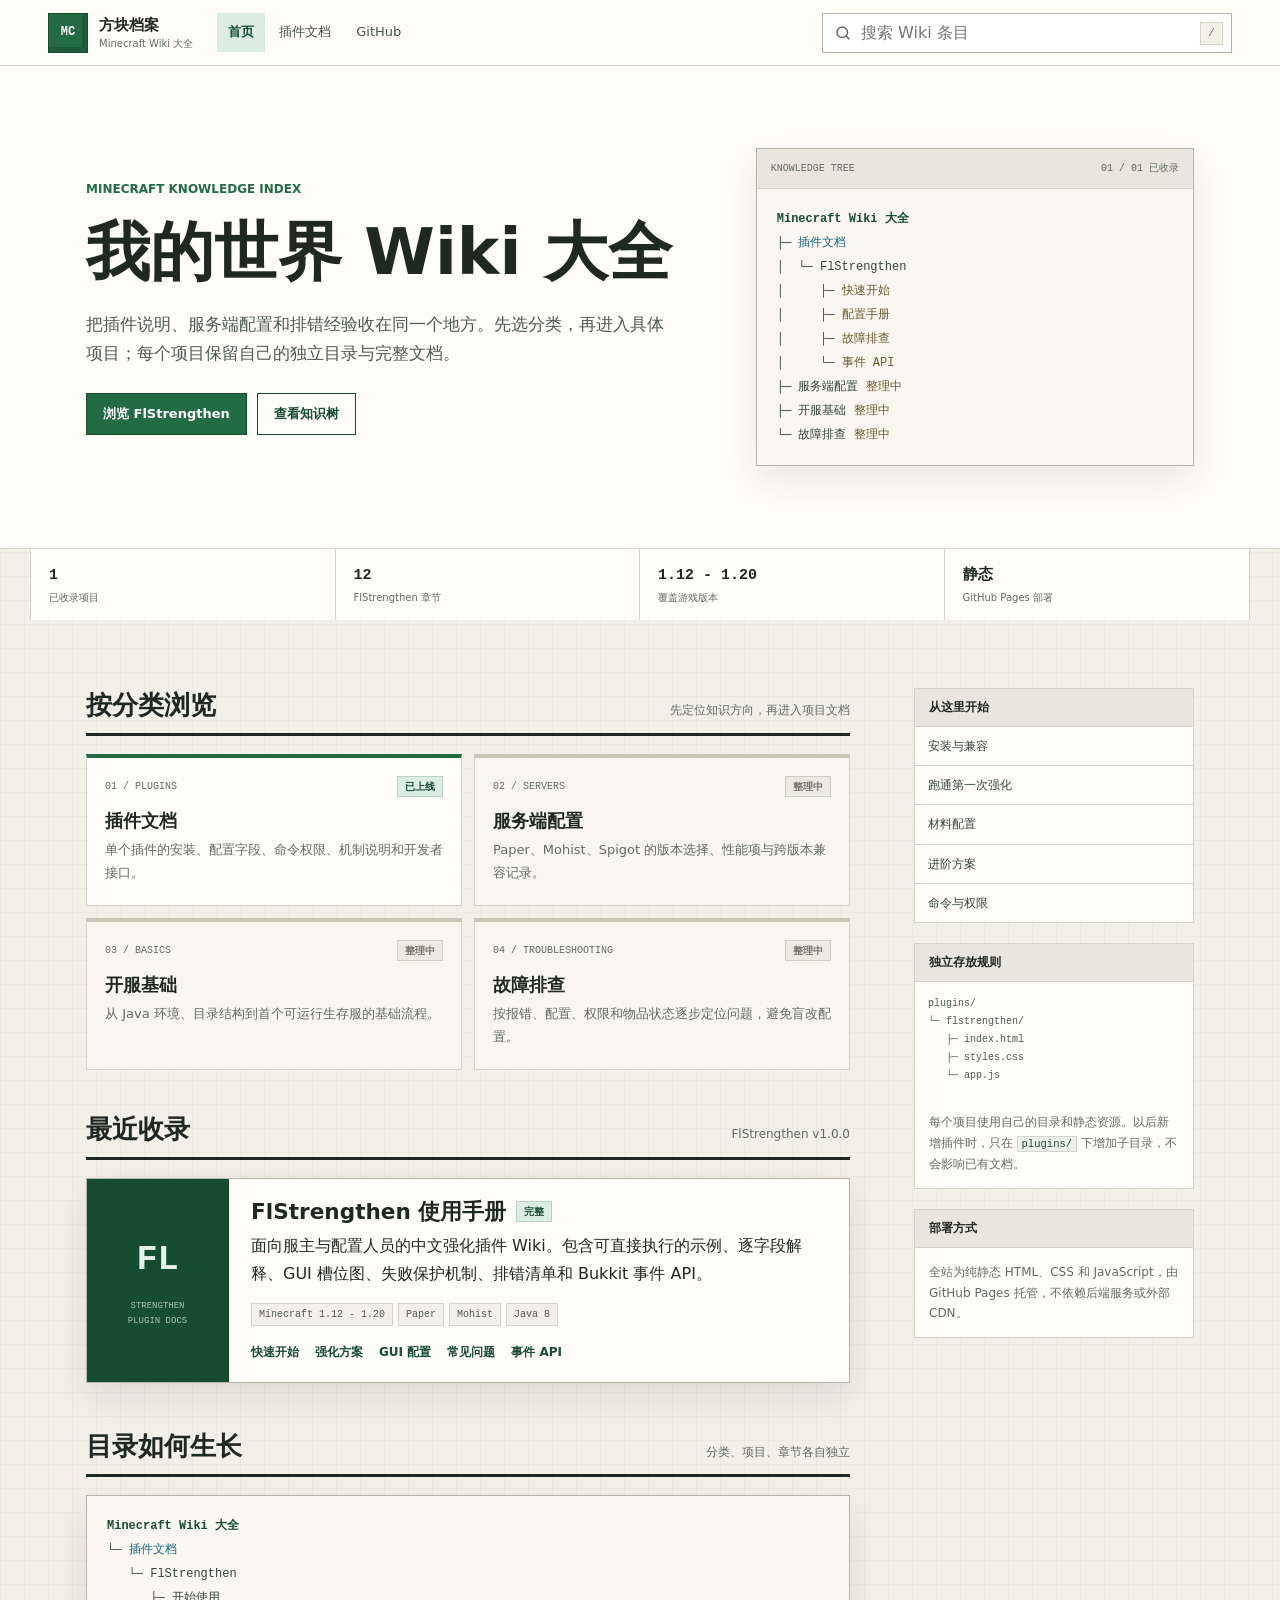
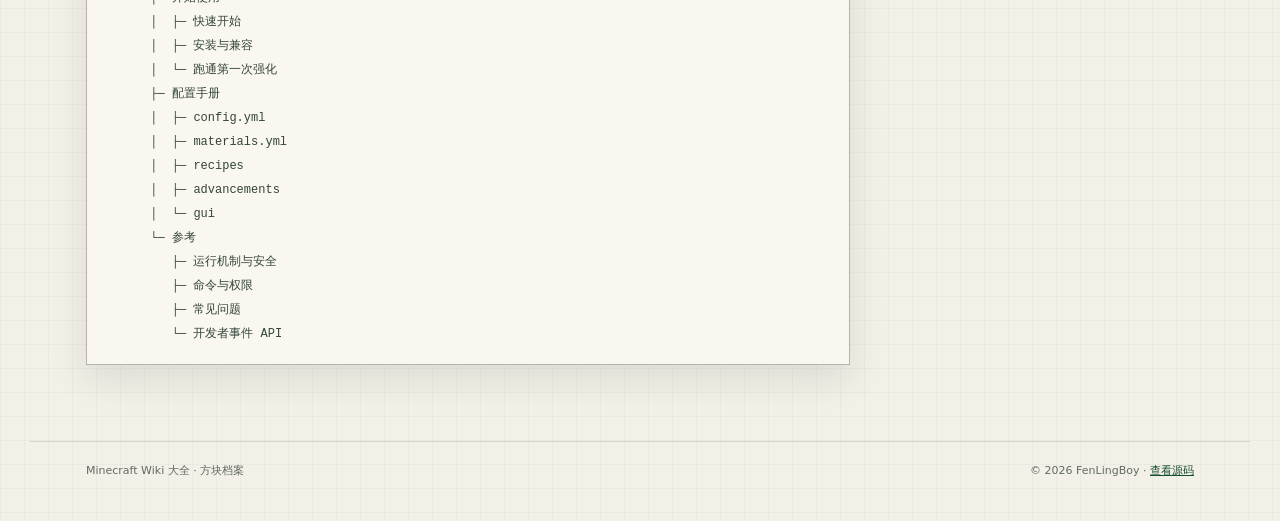
==== index.html @ ce8ccdc9 "Add Minecraft Wiki hub and FlStrengthen docs" ====
<!doctype html>
<html lang="zh-CN">
<head>
  <meta charset="utf-8">
  <meta name="viewport" content="width=device-width, initial-scale=1">
  <meta name="description" content="我的世界 Wiki 大全：插件文档、服务端配置、兼容说明与排错知识库。">
  <title>我的世界 Wiki 大全</title>
  <link rel="stylesheet" href="assets/hub.css">
</head>
<body>
  <a class="skip-link" href="#portal-main">跳到正文</a>
  <header class="site-header">
    <a class="hub-brand" href="index.html" aria-label="Minecraft Wiki 首页">
      <span class="hub-mark">MC</span>
      <span class="hub-brand-copy"><strong>方块档案</strong><small>Minecraft Wiki 大全</small></span>
    </a>
    <nav class="header-nav" aria-label="主导航">
      <a href="index.html" aria-current="page">首页</a>
      <a class="searchable" href="plugins/index.html" data-title="插件文档" data-group="分类目录" data-search="插件文档 FlStrengthen Paper Mohist Minecraft 强化">插件文档</a>
      <a href="https://github.com/FenLingBoy/minecraft-wiki" target="_blank" rel="noreferrer">GitHub</a>
    </nav>
    <div class="hub-search">
      <svg class="hub-search-icon" viewBox="0 0 24 24" aria-hidden="true"><circle cx="11" cy="11" r="7"/><path d="m20 20-3.5-3.5"/></svg>
      <input id="hub-search-input" type="search" placeholder="搜索 Wiki 条目" autocomplete="off" aria-label="搜索 Wiki" aria-expanded="false">
      <kbd>/</kbd>
      <div class="hub-search-results" id="hub-search-results" hidden></div>
    </div>
  </header>

  <section class="hero">
    <div class="hero-inner">
      <div>
        <p class="eyebrow">MINECRAFT KNOWLEDGE INDEX</p>
        <h1>我的世界 Wiki 大全</h1>
        <p class="hero-lead">把插件说明、服务端配置和排错经验收在同一个地方。先选分类，再进入具体项目；每个项目保留自己的独立目录与完整文档。</p>
        <div class="hero-actions">
          <a class="primary-link searchable" href="plugins/flstrengthen/index.html" data-title="FlStrengthen 使用手册" data-group="插件文档" data-search="FlStrengthen 强化插件 安装 配置 材料 概率 进阶 GUI 命令 排错 API 1.12 1.20 Paper Mohist">浏览 FlStrengthen</a>
          <a class="secondary-link searchable" href="#knowledge-tree" data-title="知识树" data-group="本站导航" data-search="知识树 分支 子分支 目录结构">查看知识树</a>
        </div>
      </div>
      <div class="tree-panel" aria-label="站点知识树">
        <div class="tree-panel-head"><span>KNOWLEDGE TREE</span><span>01 / 01 已收录</span></div>
        <pre class="knowledge-tree"><span class="root">Minecraft Wiki 大全</span>
├─ <a class="branch" href="plugins/index.html">插件文档</a>
│  └─ <a href="plugins/flstrengthen/index.html">FlStrengthen</a>
│     ├─ <a class="leaf" href="plugins/flstrengthen/index.html#quick-start">快速开始</a>
│     ├─ <a class="leaf" href="plugins/flstrengthen/index.html#config">配置手册</a>
│     ├─ <a class="leaf" href="plugins/flstrengthen/index.html#troubleshooting">故障排查</a>
│     └─ <a class="leaf" href="plugins/flstrengthen/index.html#api">事件 API</a>
├─ 服务端配置 <span class="leaf">整理中</span>
├─ 开服基础 <span class="leaf">整理中</span>
└─ 故障排查 <span class="leaf">整理中</span></pre>
      </div>
    </div>
  </section>

  <div class="status-strip" aria-label="站点状态">
    <div><strong>1</strong><span>已收录项目</span></div>
    <div><strong>12</strong><span>FlStrengthen 章节</span></div>
    <div><strong>1.12 - 1.20</strong><span>覆盖游戏版本</span></div>
    <div><strong>静态</strong><span>GitHub Pages 部署</span></div>
  </div>

  <main class="portal-main" id="portal-main">
    <div class="portal-layout">
      <div>
        <section aria-labelledby="channels-title">
          <div class="section-head">
            <h2 id="channels-title">按分类浏览</h2>
            <p>先定位知识方向，再进入项目文档</p>
          </div>
          <div class="channel-grid">
            <a class="channel is-live searchable" href="plugins/index.html" data-title="插件文档分类" data-group="分类目录" data-search="插件文档 插件教程 强化 经济 GUI 属性 API">
              <span class="channel-kicker"><span>01 / PLUGINS</span><span class="badge">已上线</span></span>
              <h3>插件文档</h3>
              <p>单个插件的安装、配置字段、命令权限、机制说明和开发者接口。</p>
            </a>
            <div class="channel is-planned">
              <span class="channel-kicker"><span>02 / SERVERS</span><span class="badge badge-planned">整理中</span></span>
              <h3>服务端配置</h3>
              <p>Paper、Mohist、Spigot 的版本选择、性能项与跨版本兼容记录。</p>
            </div>
            <div class="channel is-planned">
              <span class="channel-kicker"><span>03 / BASICS</span><span class="badge badge-planned">整理中</span></span>
              <h3>开服基础</h3>
              <p>从 Java 环境、目录结构到首个可运行生存服的基础流程。</p>
            </div>
            <div class="channel is-planned">
              <span class="channel-kicker"><span>04 / TROUBLESHOOTING</span><span class="badge badge-planned">整理中</span></span>
              <h3>故障排查</h3>
              <p>按报错、配置、权限和物品状态逐步定位问题，避免盲改配置。</p>
            </div>
          </div>
        </section>

        <section class="featured-project" aria-labelledby="featured-title">
          <div class="section-head">
            <h2 id="featured-title">最近收录</h2>
            <p>FlStrengthen v1.0.0</p>
          </div>
          <article class="project-card">
            <div class="project-cover">
              <strong>FL</strong>
              <span>STRENGTHEN<br>PLUGIN DOCS</span>
            </div>
            <div class="project-body">
              <div class="project-heading">
                <h3>FlStrengthen 使用手册</h3>
                <span class="badge">完整</span>
              </div>
              <p>面向服主与配置人员的中文强化插件 Wiki。包含可直接执行的示例、逐字段解释、GUI 槽位图、失败保护机制、排错清单和 Bukkit 事件 API。</p>
              <div class="tag-row">
                <span>Minecraft 1.12 - 1.20</span>
                <span>Paper</span>
                <span>Mohist</span>
                <span>Java 8</span>
              </div>
              <div class="project-links">
                <a class="searchable" href="plugins/flstrengthen/index.html#quick-start" data-title="FlStrengthen 快速开始" data-group="FlStrengthen 使用手册" data-search="快速开始 安装 测试 命令 材料 强化">快速开始</a>
                <a class="searchable" href="plugins/flstrengthen/index.html#recipes" data-title="FlStrengthen 强化方案配置" data-group="FlStrengthen 使用手册" data-search="强化方案 recipes 成功率 降级 损坏 属性 命令">强化方案</a>
                <a class="searchable" href="plugins/flstrengthen/index.html#gui" data-title="FlStrengthen GUI 配置" data-group="FlStrengthen 使用手册" data-search="GUI 界面 槽位 按钮 信息物品 占位符">GUI 配置</a>
                <a class="searchable" href="plugins/flstrengthen/index.html#troubleshooting" data-title="FlStrengthen 常见问题" data-group="FlStrengthen 使用手册" data-search="常见问题 排错 配置 加载 0 个方案 经济 属性">常见问题</a>
                <a class="searchable" href="plugins/flstrengthen/index.html#api" data-title="FlStrengthen 开发者 API" data-group="FlStrengthen 使用手册" data-search="开发者 API 事件 Bukkit Listener">事件 API</a>
              </div>
            </div>
          </article>
        </section>

        <section class="knowledge-section" id="knowledge-tree" aria-labelledby="tree-title">
          <div class="section-head">
            <h2 id="tree-title">目录如何生长</h2>
            <p>分类、项目、章节各自独立</p>
          </div>
          <div class="tree-panel">
            <pre class="knowledge-tree"><span class="root">Minecraft Wiki 大全</span>
└─ <span class="branch">插件文档</span>
   └─ FlStrengthen
      ├─ 开始使用
      │  ├─ 快速开始
      │  ├─ 安装与兼容
      │  └─ 跑通第一次强化
      ├─ 配置手册
      │  ├─ config.yml
      │  ├─ materials.yml
      │  ├─ recipes
      │  ├─ advancements
      │  └─ gui
      └─ 参考
         ├─ 运行机制与安全
         ├─ 命令与权限
         ├─ 常见问题
         └─ 开发者事件 API</pre>
          </div>
        </section>
      </div>

      <aside class="portal-aside">
        <section class="aside-box" aria-labelledby="start-links">
          <h2 id="start-links">从这里开始</h2>
          <div class="aside-links">
            <a class="searchable" href="plugins/flstrengthen/index.html#install" data-title="安装与兼容" data-group="FlStrengthen" data-search="安装 兼容 Paper Mohist Vault Java 1.12 1.20">安装与兼容</a>
            <a class="searchable" href="plugins/flstrengthen/index.html#first-attempt" data-title="跑通第一次强化" data-group="FlStrengthen" data-search="第一次 强化 测试 材料 GUI 金币">跑通第一次强化</a>
            <a class="searchable" href="plugins/flstrengthen/index.html#materials" data-title="材料配置" data-group="FlStrengthen" data-search="材料 materials.yml 通配符 显示名 Lore 概率">材料配置</a>
            <a class="searchable" href="plugins/flstrengthen/index.html#advancements" data-title="进阶方案" data-group="FlStrengthen" data-search="进阶 advancements 奖励 required-level 成功率">进阶方案</a>
            <a class="searchable" href="plugins/flstrengthen/index.html#commands" data-title="命令与权限" data-group="FlStrengthen" data-search="命令 权限 LuckPerms fls open reload">命令与权限</a>
          </div>
        </section>
        <section class="aside-box" aria-labelledby="hub-structure">
          <h2 id="hub-structure">独立存放规则</h2>
          <pre class="mini-tree">plugins/
└─ flstrengthen/
   ├─ index.html
   ├─ styles.css
   └─ app.js</pre>
          <div class="aside-note">
            <p>每个项目使用自己的目录和静态资源。以后新增插件时，只在 <code>plugins/</code> 下增加子目录，不会影响已有文档。</p>
          </div>
        </section>
        <section class="aside-box" aria-labelledby="source-note">
          <h2 id="source-note">部署方式</h2>
          <div class="aside-note">
            <p>全站为纯静态 HTML、CSS 和 JavaScript，由 GitHub Pages 托管，不依赖后端服务或外部 CDN。</p>
          </div>
        </section>
      </aside>
    </div>
  </main>

  <footer class="site-footer">
    <span>Minecraft Wiki 大全 · 方块档案</span>
    <span>© <span id="current-year">2026</span> FenLingBoy · <a href="https://github.com/FenLingBoy/minecraft-wiki">查看源码</a></span>
  </footer>
  <script src="assets/hub.js"></script>
</body>
</html>
---- assets/hub.css ----
:root {
  --bg: #f2f0e7;
  --paper: #fffdf7;
  --ink: #202823;
  --muted: #626b64;
  --line: #d6d3c7;
  --line-dark: #b7b4a7;
  --green: #236c43;
  --green-dark: #164d2e;
  --green-pale: #dceee2;
  --blue: #176582;
  --blue-pale: #dfeff4;
  --copper: #a95624;
  --copper-pale: #f7e5d8;
  --gold: #a17a12;
  --code: #18231d;
  --font: "Segoe UI", "Microsoft YaHei", "PingFang SC", system-ui, sans-serif;
  --mono: "Cascadia Code", "SFMono-Regular", Consolas, monospace;
  --shadow: 0 14px 34px rgba(31, 42, 35, .1);
}

* {
  box-sizing: border-box;
}

html {
  scroll-behavior: smooth;
  scroll-padding-top: 88px;
}

body {
  margin: 0;
  color: var(--ink);
  background-color: var(--bg);
  background-image:
    linear-gradient(rgba(44, 62, 51, .035) 1px, transparent 1px),
    linear-gradient(90deg, rgba(44, 62, 51, .035) 1px, transparent 1px);
  background-size: 24px 24px;
  font-family: var(--font);
  line-height: 1.7;
}

a {
  color: var(--green-dark);
}

button,
input {
  font: inherit;
}

code,
kbd {
  font-family: var(--mono);
}

code {
  padding: .1em .35em;
  border: 1px solid #d2d6d2;
  background: #eef0ec;
  color: #244836;
  font-size: .88em;
}

h1,
h2,
h3,
p {
  margin-top: 0;
}

h1,
h2,
h3 {
  line-height: 1.25;
  letter-spacing: 0;
}

.skip-link {
  position: fixed;
  z-index: 100;
  top: 8px;
  left: 8px;
  padding: 8px 12px;
  background: var(--ink);
  color: #fff;
  transform: translateY(-150%);
}

.skip-link:focus {
  transform: translateY(0);
}

:focus-visible {
  outline: 3px solid #48a7c7;
  outline-offset: 2px;
}

.site-header {
  position: sticky;
  z-index: 40;
  top: 0;
  display: flex;
  align-items: center;
  gap: 24px;
  min-height: 66px;
  padding: 9px clamp(18px, 4vw, 48px);
  border-bottom: 1px solid var(--line);
  background: rgba(255, 253, 247, .96);
  backdrop-filter: blur(12px);
}

.hub-brand {
  display: inline-flex;
  flex: 0 0 auto;
  align-items: center;
  gap: 11px;
  color: var(--ink);
  text-decoration: none;
}

.hub-mark {
  display: grid;
  width: 40px;
  height: 40px;
  place-items: center;
  border: 1px solid #164d2e;
  background: var(--green);
  color: #fff;
  font-family: var(--mono);
  font-size: 12px;
  font-weight: 800;
  box-shadow: inset -5px -5px 0 rgba(0, 0, 0, .16);
}

.hub-brand-copy {
  display: flex;
  flex-direction: column;
  line-height: 1.2;
}

.hub-brand-copy strong {
  font-size: 15px;
}

.hub-brand-copy small {
  margin-top: 4px;
  color: var(--muted);
  font-size: 10px;
}

.header-nav {
  display: flex;
  align-items: center;
  gap: 3px;
}

.header-nav a {
  padding: 8px 11px;
  color: #46514a;
  font-size: 13px;
  text-decoration: none;
}

.header-nav a:hover,
.header-nav a[aria-current="page"] {
  background: var(--green-pale);
  color: var(--green-dark);
  font-weight: 650;
}

.hub-search {
  position: relative;
  width: min(410px, 34vw);
  margin-left: auto;
}

.hub-search input {
  width: 100%;
  height: 40px;
  padding: 0 42px 0 38px;
  border: 1px solid var(--line-dark);
  border-radius: 0;
  background: #fff;
  color: var(--ink);
  outline: none;
}

.hub-search input:focus {
  border-color: var(--green);
  box-shadow: 0 0 0 3px rgba(35, 108, 67, .12);
}

.hub-search-icon {
  position: absolute;
  top: 11px;
  left: 12px;
  width: 18px;
  fill: none;
  stroke: var(--muted);
  stroke-linecap: round;
  stroke-width: 2;
}

.hub-search kbd {
  position: absolute;
  top: 9px;
  right: 9px;
  min-width: 23px;
  padding: 1px 5px;
  border: 1px solid var(--line);
  background: var(--bg);
  color: var(--muted);
  font-size: 11px;
  line-height: 19px;
  text-align: center;
}

.hub-search-results {
  position: absolute;
  z-index: 80;
  top: calc(100% + 8px);
  right: 0;
  left: 0;
  max-height: min(65vh, 500px);
  overflow-y: auto;
  border: 1px solid var(--line-dark);
  background: var(--paper);
  box-shadow: var(--shadow);
}

.hub-search-result {
  display: block;
  width: 100%;
  padding: 12px 15px;
  border: 0;
  border-bottom: 1px solid var(--line);
  background: transparent;
  color: var(--ink);
  text-align: left;
  cursor: pointer;
}

.hub-search-result:last-child {
  border-bottom: 0;
}

.hub-search-result:hover,
.hub-search-result:focus-visible {
  background: var(--green-pale);
}

.hub-search-result strong {
  display: block;
  font-size: 13px;
}

.hub-search-result span {
  display: block;
  margin-top: 2px;
  color: var(--muted);
  font-size: 11px;
}

.hub-search-empty {
  padding: 15px;
  color: var(--muted);
  font-size: 13px;
}

.hero {
  border-bottom: 1px solid var(--line);
  background: var(--paper);
}

.hero-inner {
  display: grid;
  grid-template-columns: minmax(0, 1.15fr) minmax(300px, .85fr);
  gap: clamp(30px, 6vw, 90px);
  align-items: center;
  max-width: 1220px;
  margin: 0 auto;
  padding: clamp(42px, 7vw, 82px) clamp(20px, 5vw, 56px);
}

.eyebrow {
  margin-bottom: 12px;
  color: var(--green);
  font-size: 12px;
  font-weight: 800;
}

.hero h1 {
  max-width: 680px;
  margin-bottom: 18px;
  font-size: clamp(2.4rem, 5vw, 4.1rem);
}

.hero-lead {
  max-width: 660px;
  margin-bottom: 24px;
  color: #4e5a52;
  font-size: 1.08rem;
}

.hero-actions {
  display: flex;
  flex-wrap: wrap;
  gap: 10px;
}

.primary-link,
.secondary-link {
  display: inline-flex;
  min-height: 42px;
  align-items: center;
  justify-content: center;
  padding: 9px 16px;
  border: 1px solid var(--green-dark);
  font-size: 13px;
  font-weight: 700;
  text-decoration: none;
}

.primary-link {
  background: var(--green);
  color: #fff;
}

.primary-link:hover {
  background: var(--green-dark);
}

.secondary-link {
  background: transparent;
  color: var(--green-dark);
}

.secondary-link:hover {
  background: var(--green-pale);
}

.tree-panel {
  min-width: 0;
  border: 1px solid var(--line-dark);
  background: #f9f7ef;
  box-shadow: var(--shadow);
}

.tree-panel-head {
  display: flex;
  justify-content: space-between;
  padding: 11px 14px;
  border-bottom: 1px solid var(--line);
  background: #e9e7dd;
  color: var(--muted);
  font-family: var(--mono);
  font-size: 10px;
}

.knowledge-tree {
  margin: 0;
  padding: 18px 20px;
  overflow-x: auto;
  color: #33453a;
  font-family: var(--mono);
  font-size: 12px;
  line-height: 2;
}

.knowledge-tree .root {
  color: var(--green-dark);
  font-weight: 700;
}

.knowledge-tree .branch {
  color: var(--blue);
}

.knowledge-tree .leaf {
  color: #6d5a31;
}

.knowledge-tree a {
  color: inherit;
  text-decoration: none;
}

.knowledge-tree a:hover {
  text-decoration: underline;
}

.status-strip {
  display: grid;
  grid-template-columns: repeat(4, minmax(0, 1fr));
  max-width: 1220px;
  margin: 0 auto;
  border-right: 1px solid var(--line);
  border-left: 1px solid var(--line);
  background: var(--paper);
}

.status-strip > div {
  min-width: 0;
  padding: 14px 18px;
  border-right: 1px solid var(--line);
}

.status-strip > div:last-child {
  border-right: 0;
}

.status-strip strong {
  display: block;
  color: var(--ink);
  font-family: var(--mono);
  font-size: 15px;
}

.status-strip span {
  display: block;
  color: var(--muted);
  font-size: 10px;
}

.portal-main {
  max-width: 1220px;
  margin: 0 auto;
  padding: clamp(38px, 6vw, 68px) clamp(20px, 5vw, 56px) 76px;
}

.portal-layout {
  display: grid;
  grid-template-columns: minmax(0, 1fr) 280px;
  gap: clamp(32px, 5vw, 64px);
}

.section-head {
  display: flex;
  align-items: end;
  justify-content: space-between;
  gap: 20px;
  margin-bottom: 18px;
  padding-bottom: 12px;
  border-bottom: 3px solid var(--ink);
}

.section-head h2 {
  margin: 0;
  font-size: 1.65rem;
}

.section-head p {
  margin: 0;
  color: var(--muted);
  font-size: 12px;
}

.channel-grid {
  display: grid;
  grid-template-columns: repeat(2, minmax(0, 1fr));
  gap: 12px;
}

.channel {
  position: relative;
  display: block;
  min-width: 0;
  min-height: 152px;
  padding: 18px;
  border: 1px solid var(--line);
  background: var(--paper);
  color: var(--ink);
  text-decoration: none;
}

.channel.is-live {
  border-top: 4px solid var(--green);
}

.channel.is-live:hover {
  border-color: #91b39e;
  box-shadow: 0 8px 22px rgba(34, 68, 46, .09);
  transform: translateY(-2px);
}

.channel.is-planned {
  border-top: 4px solid #cac6b8;
  background: #f8f6ee;
}

.channel-kicker {
  display: flex;
  align-items: center;
  justify-content: space-between;
  margin-bottom: 14px;
  color: var(--muted);
  font-family: var(--mono);
  font-size: 10px;
}

.channel h3 {
  margin-bottom: 7px;
  font-size: 1.1rem;
}

.channel p {
  margin-bottom: 0;
  color: var(--muted);
  font-size: 13px;
}

.badge {
  display: inline-block;
  padding: 1px 7px;
  border: 1px solid #b9d2c1;
  background: var(--green-pale);
  color: var(--green-dark);
  font-family: var(--font);
  font-size: 10px;
  font-weight: 700;
}

.badge-planned {
  border-color: #d1cdc0;
  background: #eceae1;
  color: #777267;
}

.featured-project {
  margin-top: 42px;
}

.knowledge-section,
.category-followup {
  margin-top: 46px;
}

.project-card {
  display: grid;
  grid-template-columns: 142px minmax(0, 1fr);
  min-width: 0;
  border: 1px solid var(--line-dark);
  background: var(--paper);
  box-shadow: var(--shadow);
}

.project-cover {
  display: flex;
  min-height: 100%;
  flex-direction: column;
  align-items: center;
  justify-content: center;
  padding: 20px 12px;
  border-right: 1px solid #19452b;
  background: var(--green-dark);
  color: #e5f4e9;
}

.project-cover strong {
  font-family: var(--mono);
  font-size: 2.2rem;
}

.project-cover span {
  margin-top: 8px;
  color: #a9c6b3;
  font-family: var(--mono);
  font-size: 9px;
  text-align: center;
}

.project-body {
  min-width: 0;
  padding: 20px 22px;
}

.project-heading {
  display: flex;
  flex-wrap: wrap;
  align-items: center;
  gap: 10px;
  margin-bottom: 7px;
}

.project-heading h3 {
  margin: 0;
  font-size: 1.35rem;
}

.tag-row {
  display: flex;
  flex-wrap: wrap;
  gap: 5px;
  margin: 12px 0 16px;
}

.tag-row span {
  padding: 2px 7px;
  border: 1px solid var(--line);
  background: #f2f0e8;
  color: #505a53;
  font-family: var(--mono);
  font-size: 10px;
}

.project-links {
  display: flex;
  flex-wrap: wrap;
  gap: 6px 16px;
}

.project-links a {
  font-size: 12px;
  font-weight: 700;
  text-decoration: none;
}

.project-links a:hover {
  text-decoration: underline;
}

.portal-aside {
  min-width: 0;
}

.aside-box {
  margin-bottom: 20px;
  border: 1px solid var(--line);
  background: var(--paper);
}

.aside-box h2 {
  margin: 0;
  padding: 11px 14px;
  border-bottom: 1px solid var(--line);
  background: #e9e7dd;
  font-size: 12px;
}

.aside-links {
  display: flex;
  flex-direction: column;
}

.aside-links a {
  padding: 9px 13px;
  border-bottom: 1px solid var(--line);
  color: #35453a;
  font-size: 12px;
  text-decoration: none;
}

.aside-links a:last-child {
  border-bottom: 0;
}

.aside-links a:hover {
  background: var(--green-pale);
  color: var(--green-dark);
}

.aside-note {
  padding: 14px;
  color: var(--muted);
  font-size: 12px;
}

.aside-note p:last-child {
  margin-bottom: 0;
}

.mini-tree {
  margin: 0;
  padding: 13px;
  overflow-x: auto;
  color: #4b5b50;
  font-family: var(--mono);
  font-size: 10px;
  line-height: 1.8;
}

.category-hero {
  border-bottom: 1px solid var(--line);
  background: var(--paper);
}

.category-hero-inner {
  max-width: 1220px;
  margin: 0 auto;
  padding: clamp(34px, 5vw, 58px) clamp(20px, 5vw, 56px);
}

.breadcrumb {
  display: flex;
  flex-wrap: wrap;
  gap: 7px;
  margin-bottom: 24px;
  color: var(--muted);
  font-size: 12px;
}

.breadcrumb a {
  color: var(--green-dark);
  text-decoration: none;
}

.breadcrumb a:hover {
  text-decoration: underline;
}

.category-hero h1 {
  margin-bottom: 13px;
  font-size: clamp(2.15rem, 4vw, 3.4rem);
}

.category-hero p {
  max-width: 760px;
  margin-bottom: 0;
  color: #4e5a52;
  font-size: 1.03rem;
}

.catalog-main {
  max-width: 1220px;
  margin: 0 auto;
  padding: 42px clamp(20px, 5vw, 56px) 76px;
}

.catalog-intro {
  display: flex;
  align-items: end;
  justify-content: space-between;
  gap: 24px;
  margin-bottom: 18px;
  padding-bottom: 12px;
  border-bottom: 3px solid var(--ink);
}

.catalog-intro h2 {
  margin: 0;
  font-size: 1.55rem;
}

.catalog-intro p {
  margin: 0;
  color: var(--muted);
  font-size: 12px;
}

.catalog-list {
  display: grid;
  gap: 12px;
}

.catalog-item {
  display: grid;
  grid-template-columns: 76px minmax(0, 1fr) auto;
  gap: 18px;
  align-items: center;
  min-width: 0;
  padding: 15px 18px;
  border: 1px solid var(--line);
  background: var(--paper);
  color: var(--ink);
  text-decoration: none;
}

a.catalog-item:hover {
  border-color: #8eae99;
  box-shadow: 0 7px 20px rgba(37, 69, 49, .08);
}

.catalog-icon {
  display: grid;
  width: 62px;
  height: 62px;
  place-items: center;
  border: 1px solid #184a2c;
  background: var(--green-dark);
  color: #fff;
  font-family: var(--mono);
  font-size: 1.35rem;
  font-weight: 800;
}

.catalog-copy h3 {
  margin-bottom: 4px;
  font-size: 1.05rem;
}

.catalog-copy p {
  margin-bottom: 7px;
  color: var(--muted);
  font-size: 12px;
}

.catalog-meta {
  color: var(--muted);
  font-family: var(--mono);
  font-size: 10px;
  text-align: right;
}

.planned-row {
  grid-template-columns: 76px minmax(0, 1fr) auto;
  border-style: dashed;
  background: #f8f6ee;
}

.planned-row .catalog-icon {
  border-color: var(--line-dark);
  background: #e5e2d7;
  color: #777267;
}

.site-footer {
  display: flex;
  justify-content: space-between;
  gap: 22px;
  max-width: 1220px;
  margin: 0 auto;
  padding: 20px clamp(20px, 5vw, 56px) 40px;
  border-top: 1px solid var(--line);
  color: var(--muted);
  font-size: 11px;
}

.site-footer a {
  color: var(--green-dark);
}

@media (max-width: 980px) {
  .header-nav {
    display: none;
  }

  .hub-search {
    width: min(460px, 58vw);
  }

  .hero-inner {
    grid-template-columns: minmax(0, 1fr);
  }

  .tree-panel {
    max-width: 620px;
  }

  .portal-layout {
    grid-template-columns: minmax(0, 1fr);
  }

  .portal-aside {
    display: grid;
    grid-template-columns: repeat(2, minmax(0, 1fr));
    gap: 18px;
  }
}

@media (max-width: 680px) {
  .site-header {
    gap: 12px;
    padding: 9px 14px;
  }

  .hub-brand-copy {
    display: none;
  }

  .hub-search {
    width: auto;
    flex: 1;
  }

  .hub-search input {
    font-size: 12px;
  }

  .hub-search kbd {
    display: none;
  }

  .hero-inner {
    padding-top: 38px;
    padding-bottom: 42px;
  }

  .hero h1 {
    font-size: 2.35rem;
  }

  .status-strip {
    grid-template-columns: repeat(2, minmax(0, 1fr));
    margin: 0 14px;
  }

  .status-strip > div:nth-child(2) {
    border-right: 0;
  }

  .status-strip > div:nth-child(-n+2) {
    border-bottom: 1px solid var(--line);
  }

  .portal-main,
  .catalog-main {
    padding-right: 16px;
    padding-left: 16px;
  }

  .channel-grid,
  .portal-aside {
    grid-template-columns: minmax(0, 1fr);
  }

  .section-head,
  .catalog-intro {
    align-items: start;
    flex-direction: column;
    gap: 6px;
  }

  .project-card {
    grid-template-columns: minmax(0, 1fr);
  }

  .project-cover {
    min-height: 100px;
    flex-direction: row;
    gap: 14px;
    border-right: 0;
    border-bottom: 1px solid #19452b;
  }

  .project-cover span {
    margin-top: 0;
    text-align: left;
  }

  .catalog-item {
    grid-template-columns: 58px minmax(0, 1fr);
    gap: 12px;
    padding: 13px;
  }

  .catalog-icon {
    width: 52px;
    height: 52px;
    font-size: 1.1rem;
  }

  .catalog-meta {
    grid-column: 2;
    text-align: left;
  }

  .site-footer {
    flex-direction: column;
    gap: 7px;
    padding-right: 16px;
    padding-left: 16px;
  }
}

@media (prefers-reduced-motion: reduce) {
  html {
    scroll-behavior: auto;
  }

  *,
  *::before,
  *::after {
    transition-duration: .01ms !important;
  }
}
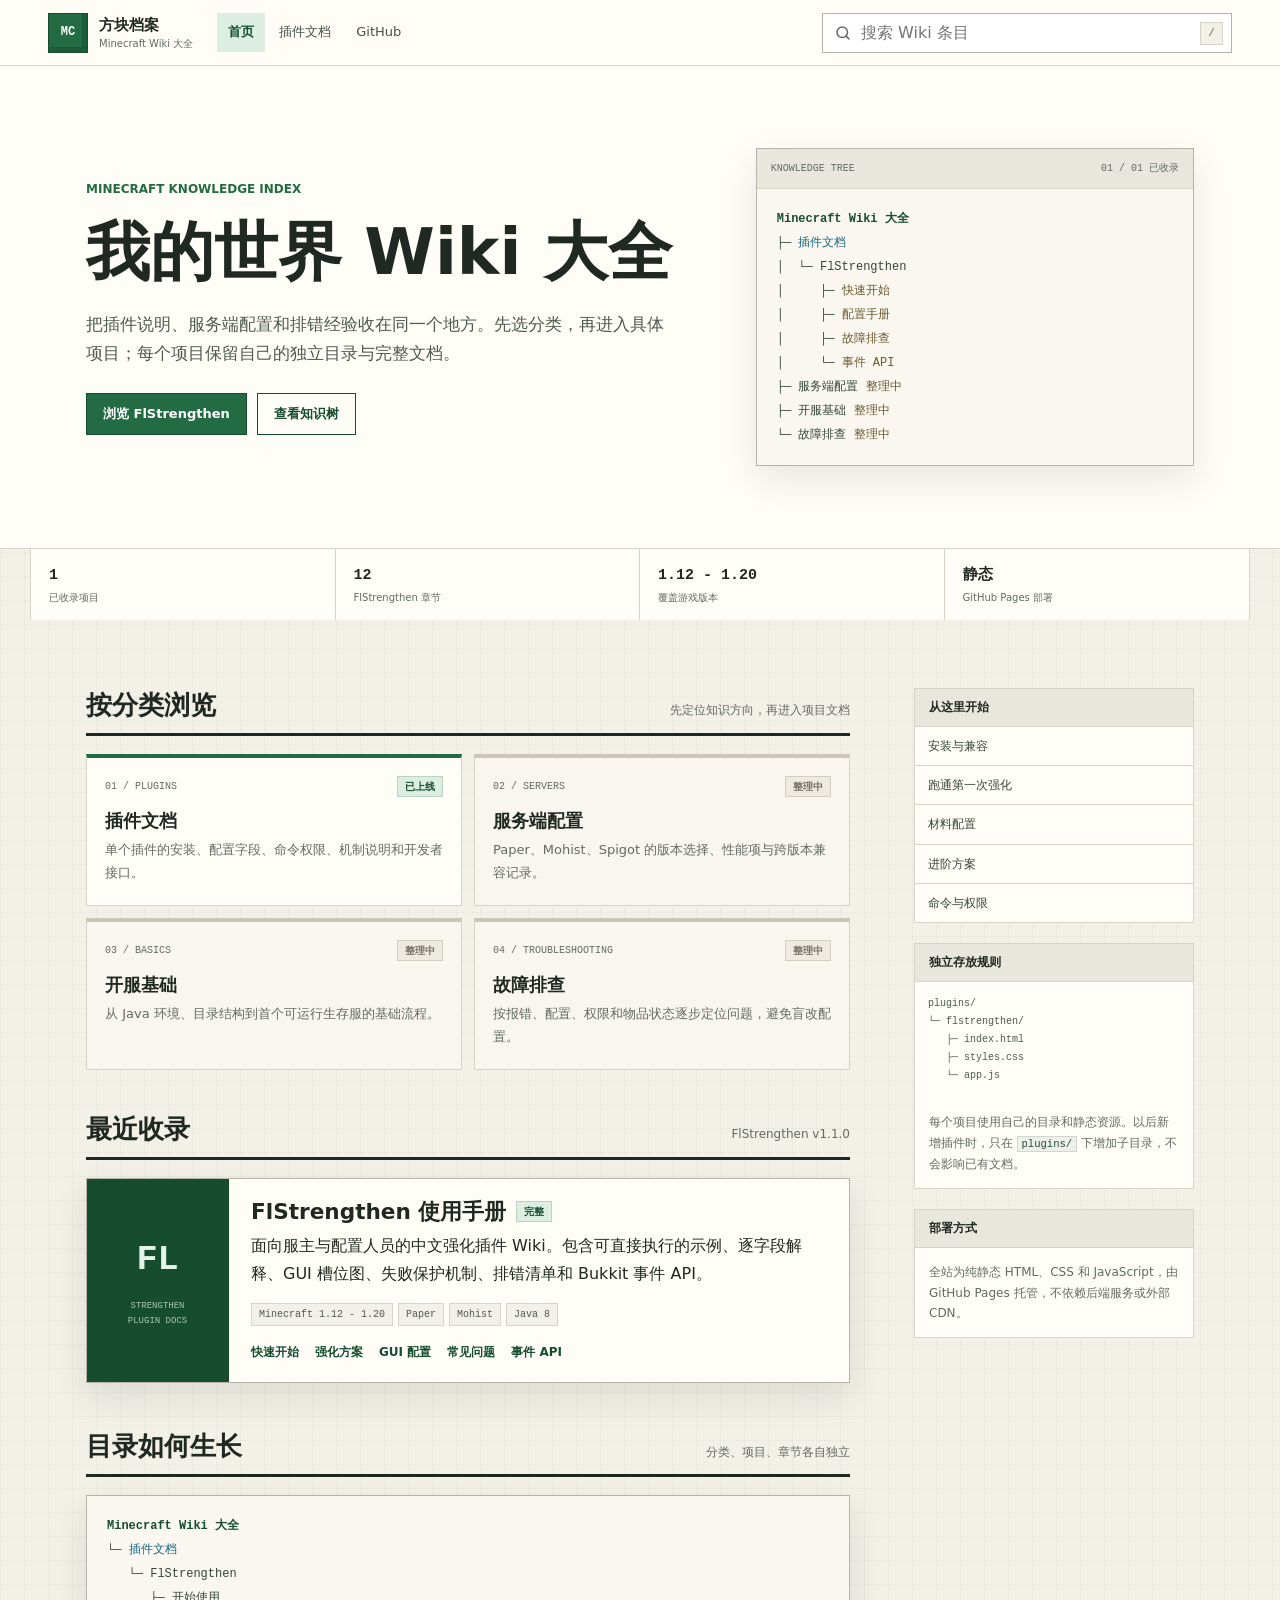
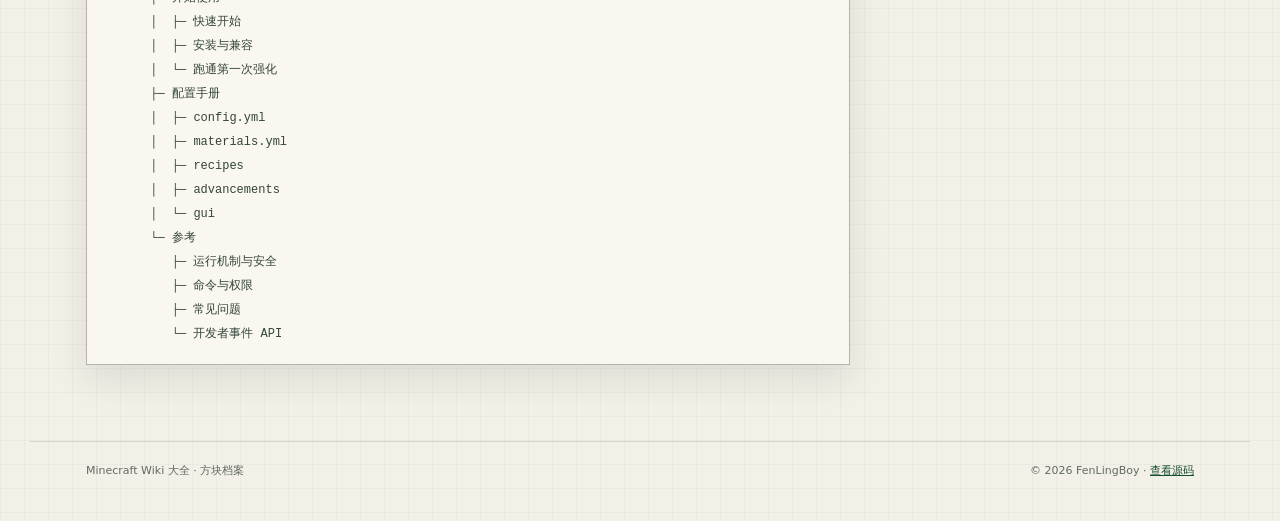
==== commit 2985e035: "Document multiline material requirements and counters" ====
--- a/index.html
+++ b/index.html
@@ -96,7 +96,7 @@
         <section class="featured-project" aria-labelledby="featured-title">
           <div class="section-head">
             <h2 id="featured-title">最近收录</h2>
-            <p>FlStrengthen v1.0.0</p>
+            <p>FlStrengthen v1.1.0</p>
           </div>
           <article class="project-card">
             <div class="project-cover">
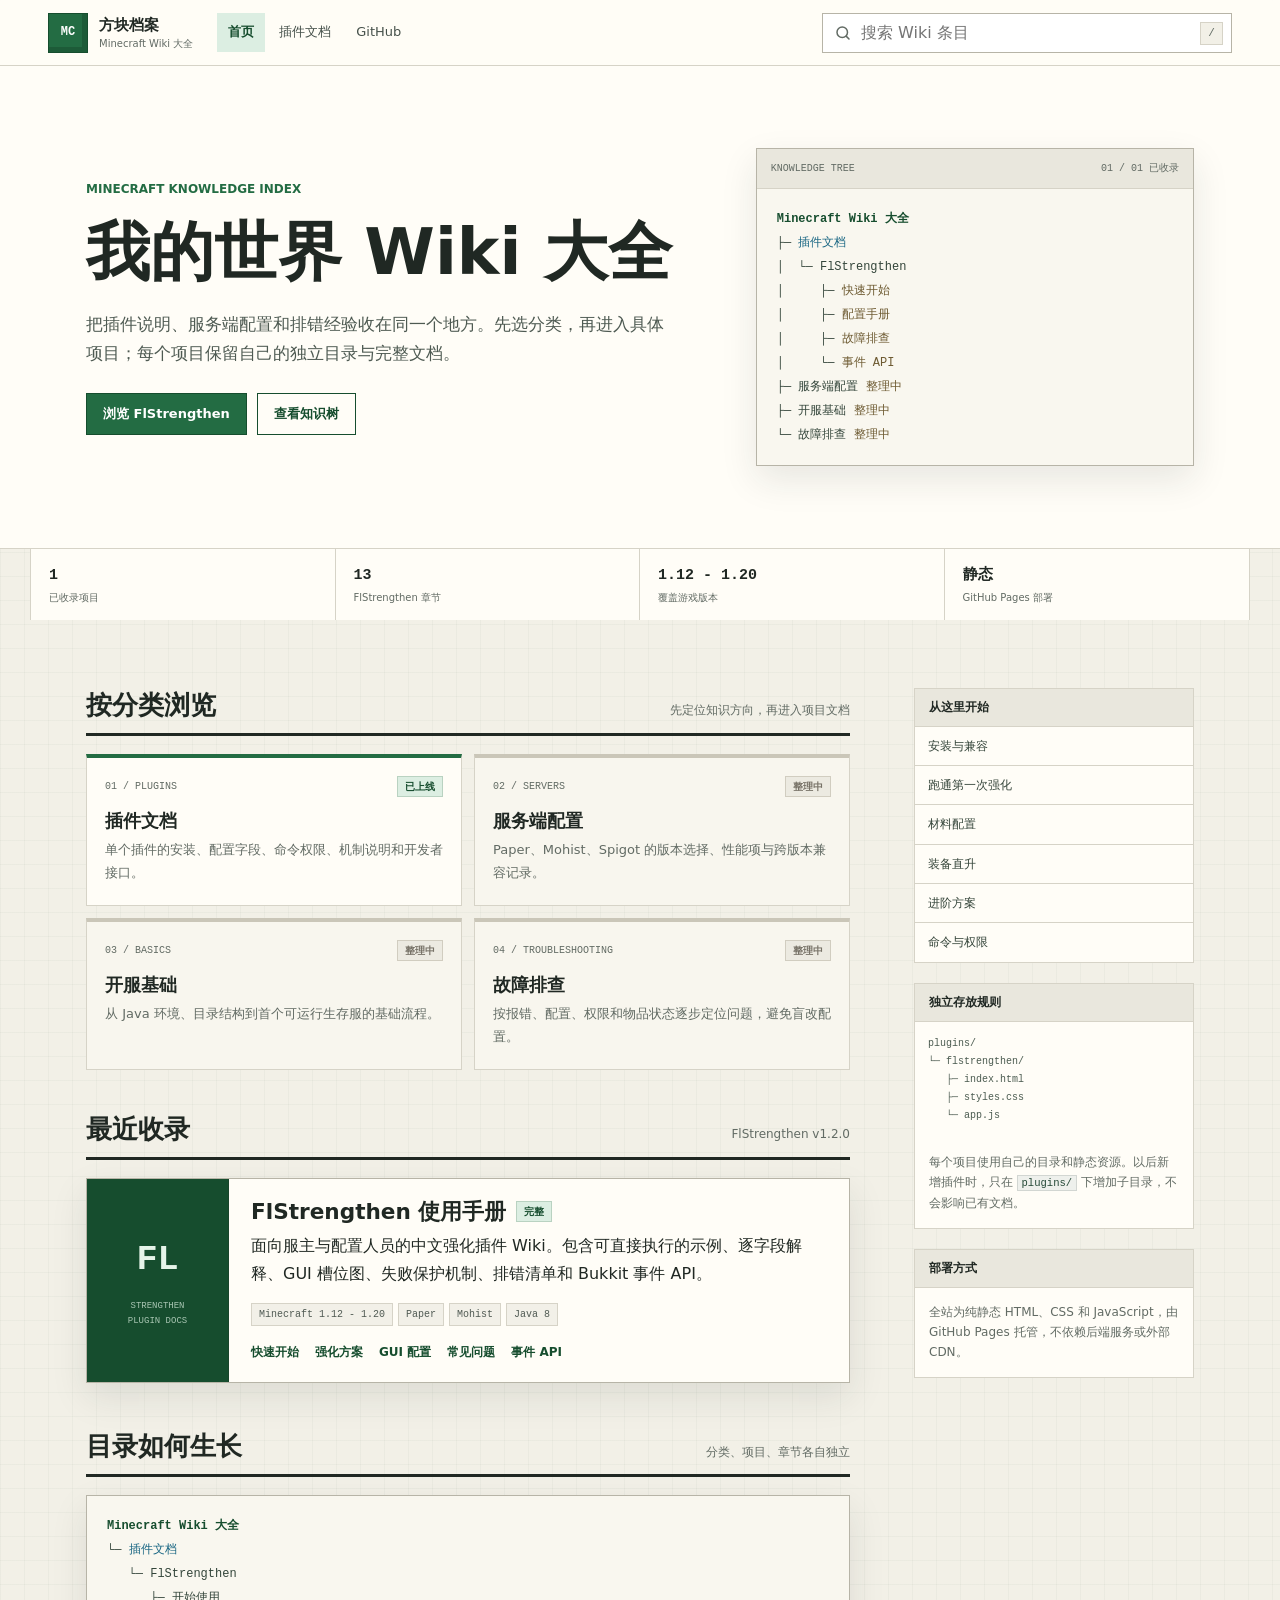
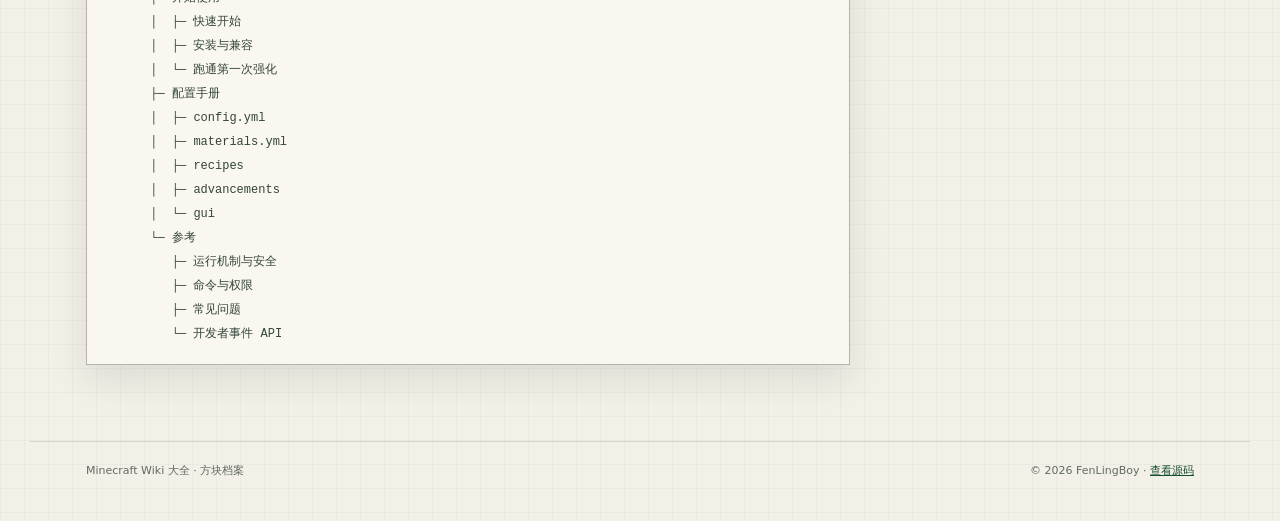
==== commit e0e2b9fa: "Add direct upgrade UI and update FlStrengthen v1.2.0 wiki" ====
--- a/index.html
+++ b/index.html
@@ -34,7 +34,7 @@
         <h1>我的世界 Wiki 大全</h1>
         <p class="hero-lead">把插件说明、服务端配置和排错经验收在同一个地方。先选分类，再进入具体项目；每个项目保留自己的独立目录与完整文档。</p>
         <div class="hero-actions">
-          <a class="primary-link searchable" href="plugins/flstrengthen/index.html" data-title="FlStrengthen 使用手册" data-group="插件文档" data-search="FlStrengthen 强化插件 安装 配置 材料 概率 进阶 GUI 命令 排错 API 1.12 1.20 Paper Mohist">浏览 FlStrengthen</a>
+          <a class="primary-link searchable" href="plugins/flstrengthen/index.html" data-title="FlStrengthen 使用手册" data-group="插件文档" data-search="FlStrengthen 强化插件 装备直升 安装 配置 材料 概率 进阶 GUI 命令 排错 API 1.12 1.20 Paper Mohist">浏览 FlStrengthen</a>
           <a class="secondary-link searchable" href="#knowledge-tree" data-title="知识树" data-group="本站导航" data-search="知识树 分支 子分支 目录结构">查看知识树</a>
         </div>
       </div>
@@ -56,7 +56,7 @@
 
   <div class="status-strip" aria-label="站点状态">
     <div><strong>1</strong><span>已收录项目</span></div>
-    <div><strong>12</strong><span>FlStrengthen 章节</span></div>
+    <div><strong>13</strong><span>FlStrengthen 章节</span></div>
     <div><strong>1.12 - 1.20</strong><span>覆盖游戏版本</span></div>
     <div><strong>静态</strong><span>GitHub Pages 部署</span></div>
   </div>
@@ -96,7 +96,7 @@
         <section class="featured-project" aria-labelledby="featured-title">
           <div class="section-head">
             <h2 id="featured-title">最近收录</h2>
-            <p>FlStrengthen v1.1.0</p>
+            <p>FlStrengthen v1.2.0</p>
           </div>
           <article class="project-card">
             <div class="project-cover">
@@ -161,6 +161,7 @@
             <a class="searchable" href="plugins/flstrengthen/index.html#install" data-title="安装与兼容" data-group="FlStrengthen" data-search="安装 兼容 Paper Mohist Vault Java 1.12 1.20">安装与兼容</a>
             <a class="searchable" href="plugins/flstrengthen/index.html#first-attempt" data-title="跑通第一次强化" data-group="FlStrengthen" data-search="第一次 强化 测试 材料 GUI 金币">跑通第一次强化</a>
             <a class="searchable" href="plugins/flstrengthen/index.html#materials" data-title="材料配置" data-group="FlStrengthen" data-search="材料 materials.yml 通配符 显示名 Lore 概率">材料配置</a>
+            <a class="searchable" href="plugins/flstrengthen/index.html#direct-upgrades" data-title="装备直升" data-group="FlStrengthen" data-search="直升 direct-upgrades 武器 Lore 目标等级">装备直升</a>
             <a class="searchable" href="plugins/flstrengthen/index.html#advancements" data-title="进阶方案" data-group="FlStrengthen" data-search="进阶 advancements 奖励 required-level 成功率">进阶方案</a>
             <a class="searchable" href="plugins/flstrengthen/index.html#commands" data-title="命令与权限" data-group="FlStrengthen" data-search="命令 权限 LuckPerms fls open reload">命令与权限</a>
           </div>
